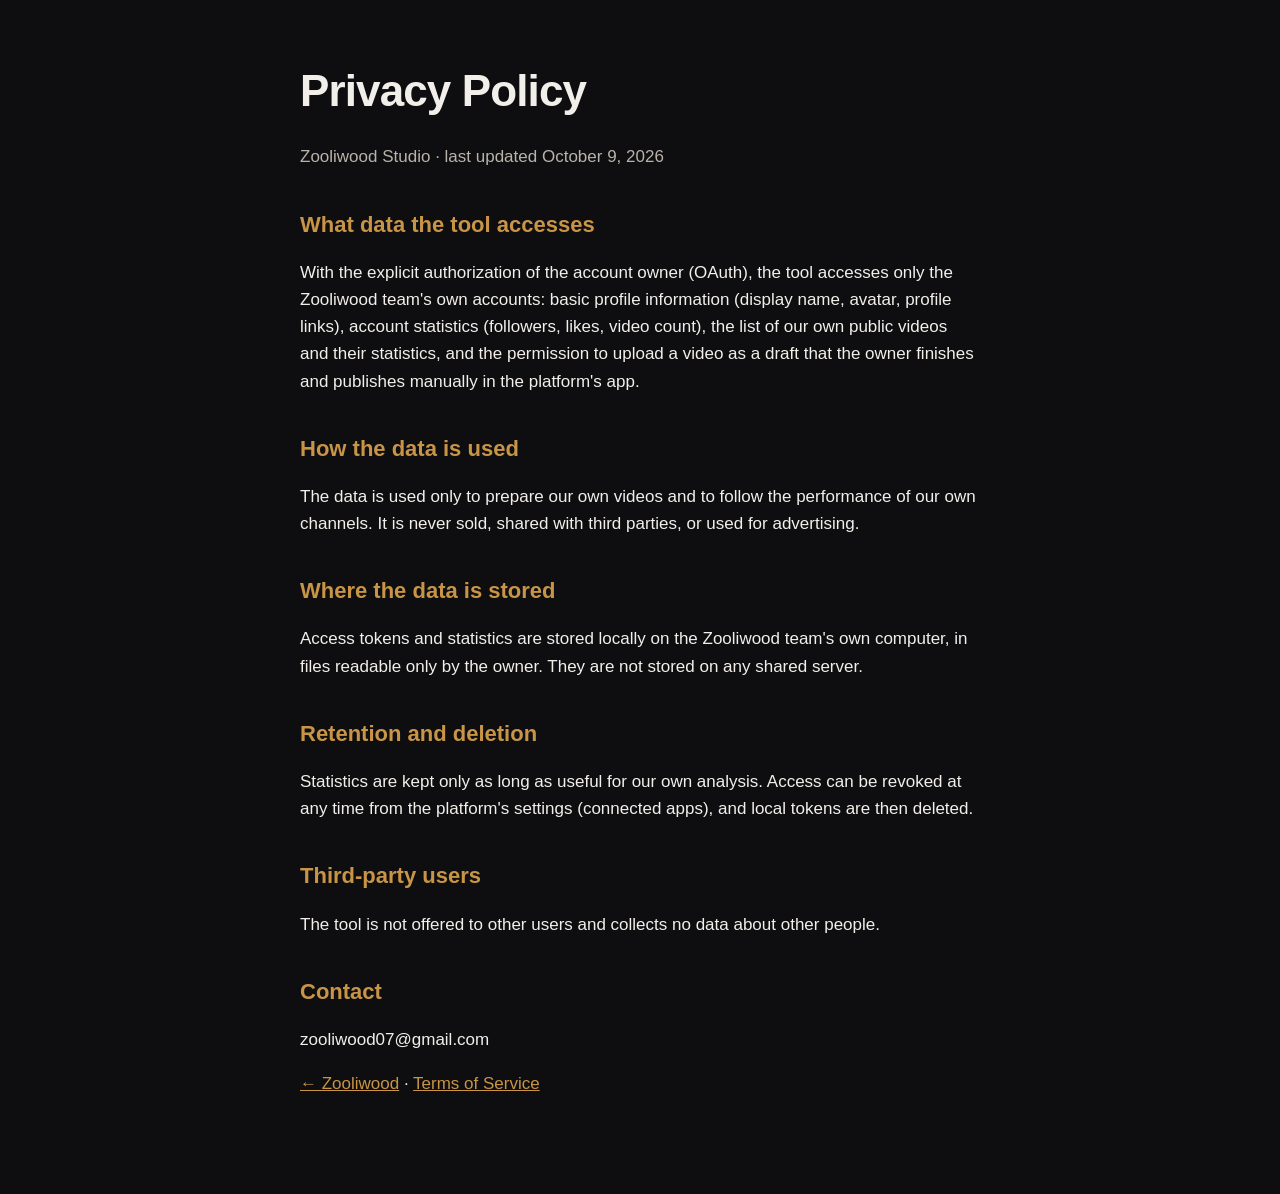
==== privacy.html @ 91f5c479 "Site Zooliwood : accueil, conditions d'utilisation, confidentialité Co-Authored-By: Claude Opus 5.5 " ====
<!doctype html><html lang="en"><head><meta charset="utf-8"><meta name="viewport" content="width=device-width,initial-scale=1">
<title>Privacy Policy · Zooliwood Studio</title><link rel="stylesheet" href="style.css"></head>
<body><main>
<h1>Privacy Policy</h1><p class="muted">Zooliwood Studio · last updated October 9, 2026</p>
<h2>What data the tool accesses</h2>
<p>With the explicit authorization of the account owner (OAuth), the tool accesses only the Zooliwood team's own accounts: basic profile information (display name, avatar, profile links), account statistics (followers, likes, video count), the list of our own public videos and their statistics, and the permission to upload a video as a draft that the owner finishes and publishes manually in the platform's app.</p>
<h2>How the data is used</h2>
<p>The data is used only to prepare our own videos and to follow the performance of our own channels. It is never sold, shared with third parties, or used for advertising.</p>
<h2>Where the data is stored</h2>
<p>Access tokens and statistics are stored locally on the Zooliwood team's own computer, in files readable only by the owner. They are not stored on any shared server.</p>
<h2>Retention and deletion</h2>
<p>Statistics are kept only as long as useful for our own analysis. Access can be revoked at any time from the platform's settings (connected apps), and local tokens are then deleted.</p>
<h2>Third-party users</h2>
<p>The tool is not offered to other users and collects no data about other people.</p>
<h2>Contact</h2>
<p>zooliwood07@gmail.com</p>
<p><a href="index.html">← Zooliwood</a> · <a href="terms.html">Terms of Service</a></p>
</main></body></html>
---- style.css ----
:root{--gold:#C89446;--ink:#0E0E10;--paper:#F2EFEA;--muted:#B9B3AA}
*{box-sizing:border-box}body{margin:0;background:var(--ink);color:var(--paper);font:17px/1.6 -apple-system,BlinkMacSystemFont,"Segoe UI",Roboto,sans-serif}
main{max-width:720px;margin:0 auto;padding:56px 20px 80px}h1{font-size:44px;margin:0 0 6px;letter-spacing:-.02em}h1 span{color:var(--gold)}
h2{font-size:22px;margin:36px 0 8px;color:var(--gold)}p,li{color:var(--paper)}small,.muted{color:var(--muted)}a{color:var(--gold)}
nav{display:flex;gap:18px;flex-wrap:wrap;margin:28px 0 0}hr{border:0;border-top:1px solid #2a2a2e;margin:40px 0}
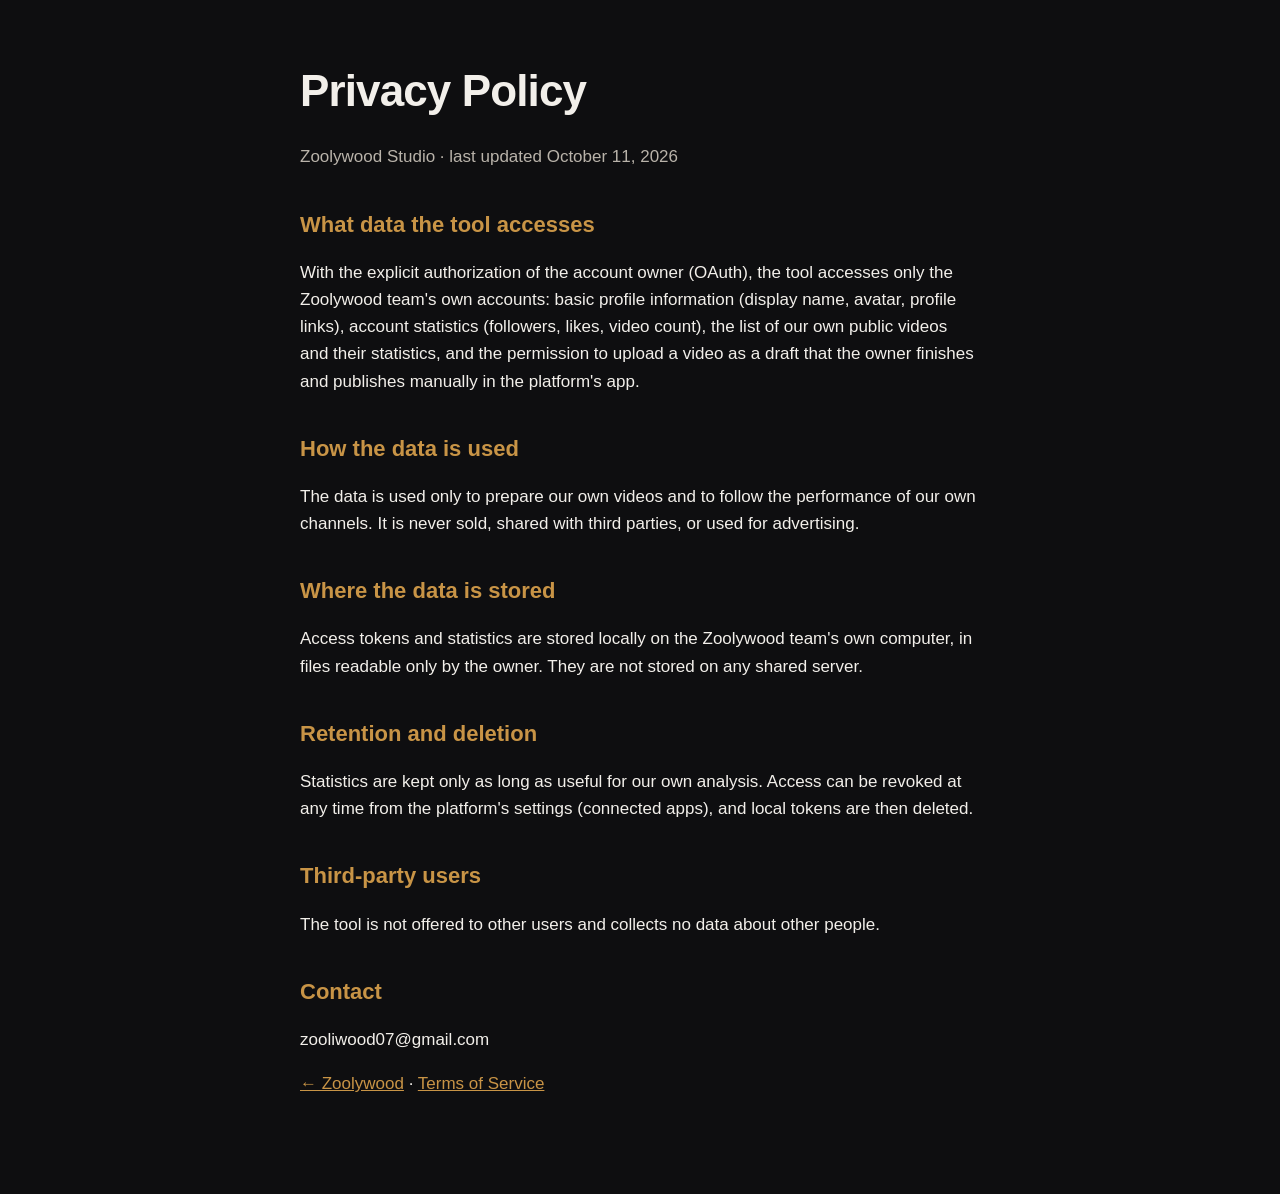
==== commit f1f0f691: "Nom de la chaîne corrigé : Zoolywood, YouTube @zoolywood07 (Instagram et TikTok encore @zooliwood07)" ====
--- a/privacy.html
+++ b/privacy.html
@@ -1,18 +1,18 @@
 <!doctype html><html lang="en"><head><meta charset="utf-8"><meta name="viewport" content="width=device-width,initial-scale=1">
-<title>Privacy Policy · Zooliwood Studio</title><link rel="stylesheet" href="style.css"></head>
+<title>Privacy Policy · Zoolywood Studio</title><link rel="stylesheet" href="style.css"></head>
 <body><main>
-<h1>Privacy Policy</h1><p class="muted">Zooliwood Studio · last updated October 9, 2026</p>
+<h1>Privacy Policy</h1><p class="muted">Zoolywood Studio · last updated October 11, 2026</p>
 <h2>What data the tool accesses</h2>
-<p>With the explicit authorization of the account owner (OAuth), the tool accesses only the Zooliwood team's own accounts: basic profile information (display name, avatar, profile links), account statistics (followers, likes, video count), the list of our own public videos and their statistics, and the permission to upload a video as a draft that the owner finishes and publishes manually in the platform's app.</p>
+<p>With the explicit authorization of the account owner (OAuth), the tool accesses only the Zoolywood team's own accounts: basic profile information (display name, avatar, profile links), account statistics (followers, likes, video count), the list of our own public videos and their statistics, and the permission to upload a video as a draft that the owner finishes and publishes manually in the platform's app.</p>
 <h2>How the data is used</h2>
 <p>The data is used only to prepare our own videos and to follow the performance of our own channels. It is never sold, shared with third parties, or used for advertising.</p>
 <h2>Where the data is stored</h2>
-<p>Access tokens and statistics are stored locally on the Zooliwood team's own computer, in files readable only by the owner. They are not stored on any shared server.</p>
+<p>Access tokens and statistics are stored locally on the Zoolywood team's own computer, in files readable only by the owner. They are not stored on any shared server.</p>
 <h2>Retention and deletion</h2>
 <p>Statistics are kept only as long as useful for our own analysis. Access can be revoked at any time from the platform's settings (connected apps), and local tokens are then deleted.</p>
 <h2>Third-party users</h2>
 <p>The tool is not offered to other users and collects no data about other people.</p>
 <h2>Contact</h2>
 <p>zooliwood07@gmail.com</p>
-<p><a href="index.html">← Zooliwood</a> · <a href="terms.html">Terms of Service</a></p>
+<p><a href="index.html">← Zoolywood</a> · <a href="terms.html">Terms of Service</a></p>
 </main></body></html>
--- a/style.css
+++ b/style.css
@@ -3,3 +3,19 @@
 main{max-width:720px;margin:0 auto;padding:56px 20px 80px}h1{font-size:44px;margin:0 0 6px;letter-spacing:-.02em}h1 span{color:var(--gold)}
 h2{font-size:22px;margin:36px 0 8px;color:var(--gold)}p,li{color:var(--paper)}small,.muted{color:var(--muted)}a{color:var(--gold)}
 nav{display:flex;gap:18px;flex-wrap:wrap;margin:28px 0 0}hr{border:0;border-top:1px solid #2a2a2e;margin:40px 0}
+/* accueil (10/10/2026) */
+.accueil main{padding-top:0;max-width:760px}
+.hero{max-width:1100px;margin:0 auto}.banniere{width:100%;aspect-ratio:2560/900;object-fit:cover;object-position:50% 50%;display:block;border-radius:0 0 18px 18px}
+.identite{text-align:center;margin-top:-64px}.avatar{width:128px;height:128px;border-radius:50%;border:4px solid var(--gold);box-shadow:0 8px 30px rgba(0,0,0,.6);background:#000}
+.identite h1{margin:12px 0 4px}.slogan{font-size:20px;margin:0}.identite .muted{margin:6px 0 0}
+.reseaux{display:flex;flex-direction:column;gap:12px;margin:30px auto 10px;max-width:440px}
+.bouton{display:flex;align-items:center;gap:14px;padding:14px 18px;border-radius:14px;background:#18181b;border:1px solid #2c2c31;color:var(--paper);text-decoration:none;font-weight:600;transition:transform .15s,border-color .15s}
+.bouton:hover{transform:translateY(-2px);border-color:var(--gold)}.bouton svg{width:28px;height:28px;fill:var(--paper);flex:none}
+.bouton span{flex:1}.bouton small{color:var(--muted);font-weight:400}
+.bouton.yt svg{fill:#FF0033}.bouton.ig svg{fill:#E1306C}.bouton.tt svg{fill:#fff}
+.troupe{display:grid;grid-template-columns:repeat(3,1fr);gap:14px}.troupe figure{margin:0;text-align:center}
+.troupe img{width:100%;aspect-ratio:1;object-fit:cover;border-radius:50%;border:2px solid #2c2c31}
+.troupe figcaption{font-size:14px;color:var(--muted);margin-top:6px}.troupe b{display:block;color:var(--gold);font-size:16px}
+.accueil footer{margin-top:44px;padding-top:16px;border-top:1px solid #2a2a2e;font-size:14px;color:var(--muted)}
+@media (max-width:520px){.troupe{grid-template-columns:repeat(2,1fr)}.identite{margin-top:-48px}.avatar{width:104px;height:104px}}
+.accueil section h2{text-align:center;margin-top:44px}.accueil footer p{color:var(--muted)}
